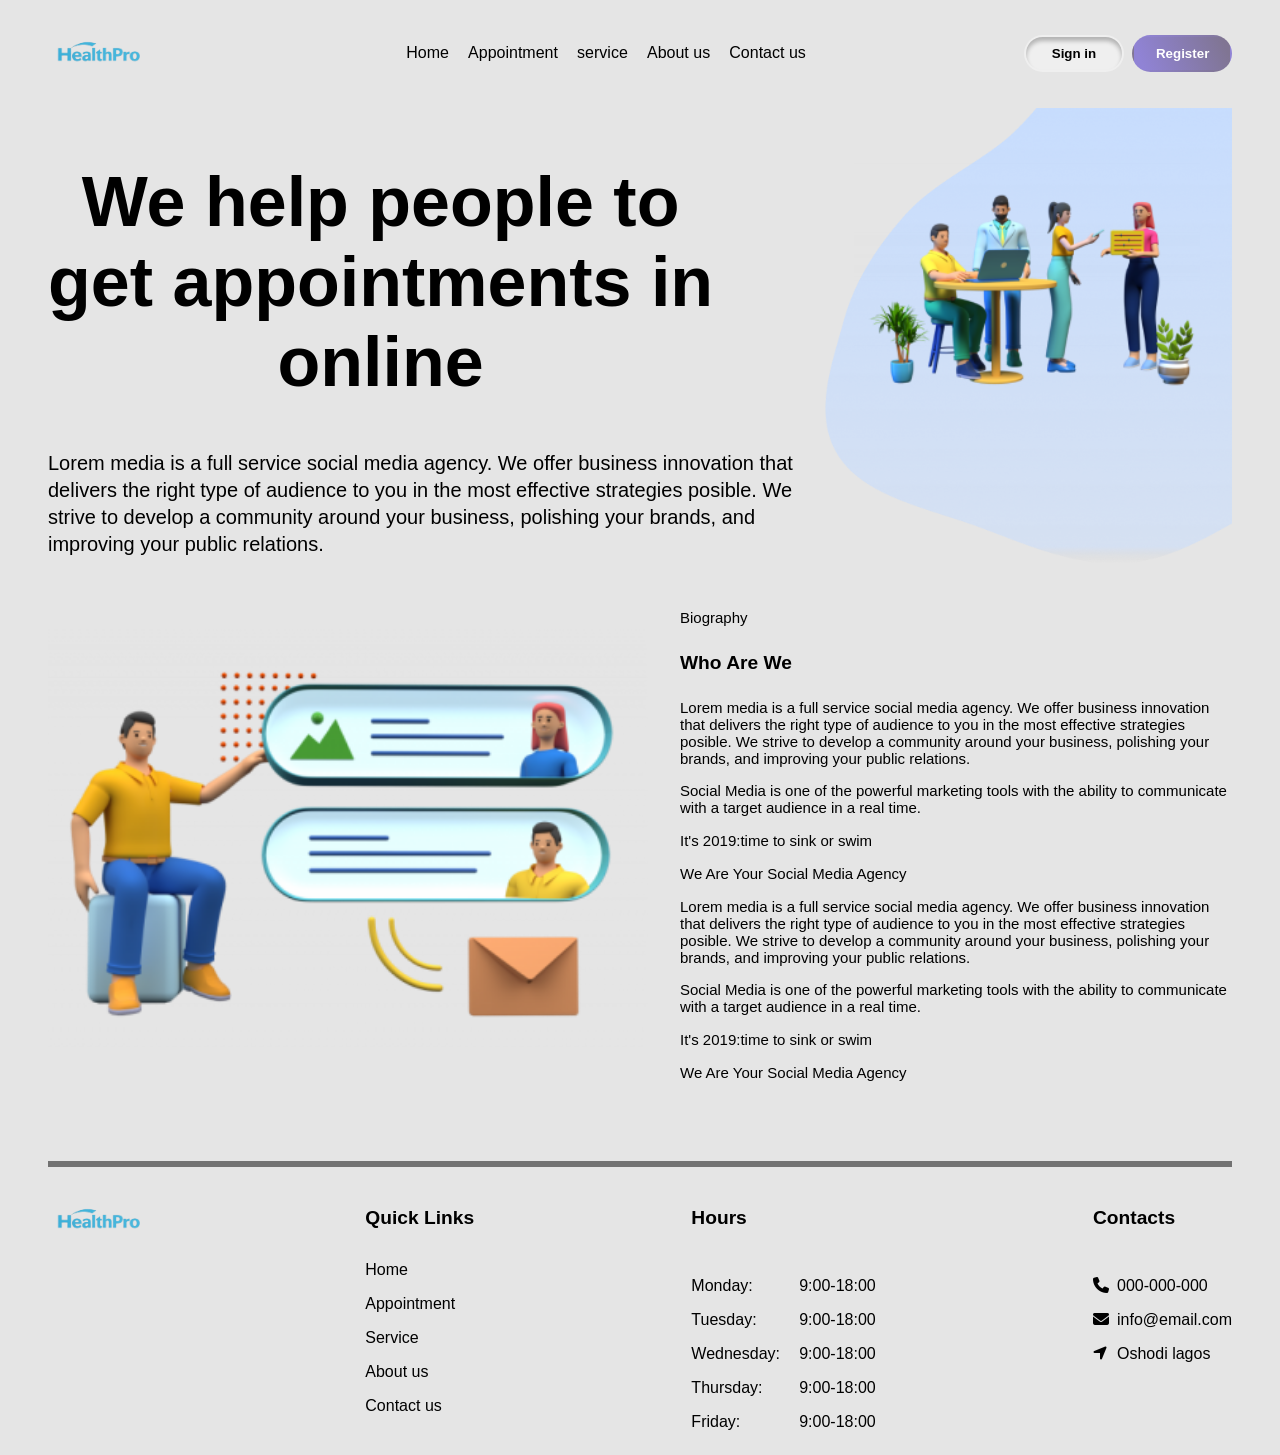
==== aboutus.html @ 0e422f34 "aboutpage" ====
<!DOCTYPE html>
<html lang="en">
  <head>
    <meta charset="UTF-8" />
    <meta name="viewport" content="width=device-width, initial-scale=1.0" />
    <title>healthPro | AboutusPage</title>
    <link
      rel="stylesheet"
      href="https://cdnjs.cloudflare.com/ajax/libs/font-awesome/6.6.0/css/all.min.css"
      integrity="sha512-Kc323vGBEqzTmouAECnVceyQqyqdsSiqLQISBL29aUW4U/M7pSPA/gEUZQqv1cwx4OnYxTxve5UMg5GT6L4JJg=="
      crossorigin="anonymous"
      referrerpolicy="no-referrer"
    />
    <link
      href="https://fonts.googleapis.com/css2?family=IBM+Plex+Mono:ital,wght@0,100;0,200;0,300;0,400;0,500;0,600;0,700;1,100;1,200;1,300;1,400;1,500;1,600;1,700&display=swap"
      rel="stylesheet"
    />
    <meta
      name="description"
      content="This is an online platform that connects patients with doctors. Patients can book appointments with doctors and get prescriptions online."
    />
    <link rel="stylesheet" href="css/style.css" />
    <link rel="stylesheet" href="css/about.css" />
  </head>
  <body>
    <!-- navigation -->
    <header>
      <nav class="container">
        <img
          class="logo"
          src="./images/healthPro-logo.png"
          alt="healthPro logo"
        />
        <ul class="lists">
          <li class="list">
            <a href="/">Home</a>
          </li>
          <li class="list">
            <a href="/appointment.html">Appointment</a>
          </li>
          <li class="list">
            <a href="/service.html">service</a>
          </li>
          <li class="list">
            <a href="/aboutus.html">About us</a>
          </li>
          <li class="list">
            <a href="/contactus.html">Contact us</a>
          </li>
        </ul>

        <section class="auth">
          <button class="log"><a href="./login.html">Sign in</a></button>
          <button class="reg"><a href="./login.html">Register</a></button>
        </section>
      </nav>
    </header>
    <!-- hero section -->
    <section class="hero-container container">
      <section class="hero-content">
        <!-- <section class="hero-container"></section> -->
        <section class="left-hero-content">
          <h2>We help people to get appointments in online</h2>
          <p>
            Lorem media is a full service social media agency. We offer business
            innovation that delivers the right type of audience to you in the
            most effective strategies posible. We strive to develop a community
            around your business, polishing your brands, and improving your
            public relations.
          </p>
        </section>
        <section class="right-hero-content">
          <section class="right-1">
            <img src="./images/blue.png" alt="" />
            <section class="right-2">
              <div class="right-2-img-1">
                <img src="./images/admin.png" alt="" />
              </div>
            </section>
          </section>
        </section>
      </section>
    </section>
    <!-- hero section -->
    <!-- biography -->
    <section class="appoint-container container" id="services">
      <section class="appoint-container">
        <section class="appoint-content">
          <section class="top-appoint">
            <img src="/images/chat.png" alt="" />
          </section>
          <section class="bottom-appoint">
            <p class="wow">Biography</p>
            <h4>Who Are We</h4>
            <div class="pra">
              <p>
                Lorem media is a full service social media agency. We offer
                business innovation that delivers the right type of audience to
                you in the most effective strategies posible. We strive to
                develop a community around your business, polishing your brands,
                and improving your public relations.
              </p>
              <p>
                Social Media is one of the powerful marketing tools with the
                ability to communicate with a target audience in a real time.
              </p>
            </div>
            <p class="wow">It's 2019:time to sink or swim</p>
            <p class="mid">We Are Your Social Media Agency</p>
            <div class="pra">
              <p>
                Lorem media is a full service social media agency. We offer
                business innovation that delivers the right type of audience to
                you in the most effective strategies posible. We strive to
                develop a community around your business, polishing your brands,
                and improving your public relations.
              </p>
              <p>
                Social Media is one of the powerful marketing tools with the
                ability to communicate with a target audience in a real time.
              </p>
            </div>
            <p class="wow">It's 2019:time to sink or swim</p>
            <p class="mid">We Are Your Social Media Agency</p>
          </section>
        </section>
      </section>
    </section>
    <!-- biography -->
    <!-- line -->
    <section class="line-container container" id="about us">
      <section class="line-container">
        <hr class="line" />
      </section>
    </section>
    <!-- line -->

    <!-- contact -->
    <section class="contact-container container" id="contact us">
      <section class="contact-container">
        <section class="contact-content">
          <section class="first-contact">
            <img
              class="logo"
              src="./images/healthPro-logo.png"
              alt="healthPro logo"
            />
          </section>
          <section class="second-contact">
            <h5>Quick Links</h5>
            <div class="link">
              <p>Home</p>
              <p>Appointment</p>
              <p>Service</p>
              <p>About us</p>
              <p>Contact us</p>
            </div>
          </section>
          <section class="Third-contact">
            <h5>Hours</h5>
            <section class="main">
              <div class="Day">
                <p>Monday:</p>
                <p>Tuesday:</p>
                <p>Wednesday:</p>
                <p>Thursday:</p>
                <p>Friday:</p>
              </div>
              <div class="time">
                <p>9:00-18:00</p>
                <p>9:00-18:00</p>
                <p>9:00-18:00</p>
                <p>9:00-18:00</p>
                <p>9:00-18:00</p>
              </div>
            </section>
          </section>
          <section class="fourth-contact">
            <h5>Contacts</h5>
            <section class="contact">
              <div class="web">
                <p><span class="fa-solid fa-phone"></span></p>
                <p><span class="fa-solid fa-envelope"></span></p>
                <p><span class="fa-solid fa-location-arrow"></span></p>
              </div>
              <div class="num">
                <p>000-000-000</p>
                <p>info@email.com</p>
                <p>Oshodi lagos</p>
              </div>
            </section>
          </section>
        </section>
      </section>
    </section>
    <!-- contact -->
  </body>
</html>
---- css/style.css ----
::after,
::before {
  margin: 0;
  padding: 0;
  box-sizing: border-box;
  box-sizing: border-box;
}
:root {
  --primary-color: #f26a2e;
  --secondary-color: #f7f7f7;
  --background-color: #e5e5e5;
  --text-color: #000000;
  --border-color: #f1f1f1;
  --transition: all 0.3s linear;
  --max-width: 1170px;
  --fixed-width: 620px;
  --border-radius: 0.25rem;
  --list-style-type: none;
  --text-decoration: none;
  /* --font-family: "Courier New", Courier, monospace; */
  --font-size: 1.2rem;
}
*,
html {
  scroll-behavior: smooth;
}
body {
  font-family: "poppins", sans-serif;
  background-color: var(--background-color);
  color: var(--text-color);
}
img {
  width: 100%;
  height: auto;
  object-fit: cover;
}

ul {
  list-style: none;
}
a {
  text-decoration: none;
  color: inherit;
}
h1,
h2,
h3,
h4,
h5,
h6 {
  font-family: var(--font-family);
  font-size: var(--font-size);
}
.container {
  max-width: 1440px;
  padding: 0 2.5rem;
  margin: 0 auto;
}
/* navigation style start */
nav {
  display: flex;
  justify-content: space-between;
  align-items: center;
}
.logo {
  width: 100px;
  height: 90px;
}
.lists {
  display: flex;
  gap: 1.2rem;
}
.list {
  cursor: pointer;
}
.auth {
  display: flex;
  gap: 0.5rem;
}
.log {
  box-shadow: 0px 4px 4px 0px #00000040 inset;
  color: #000000;
  text-decoration: none;
  border: 2px solid transparent;
  font-weight: bold;
  padding: 9px 22px;
  border-radius: 30px;
  width: 100px;
  cursor: pointer;
}
.reg {
  background: linear-gradient(68.08deg, #9083d5 9.64%, #807593 92.49%);
  color: #ffffff;
  text-decoration: none;
  border: 2px solid transparent;
  font-weight: bold;
  padding: 9px 22px;
  border-radius: 30px;
  width: 100px;
  cursor: pointer;
}
/* navigation style end */

/* hero style start */
.hero-content {
  display: flex;
  align-items: center;
  justify-content: space-around;
}
.left-hero-content h2 {
  font-size: 70px;
  margin-right: 7rem;
}
.left-hero-content p {
  font-size: 20px;
  line-height: 27px;
}
.bit {
  background: linear-gradient(68.08deg, #9083d5 9.64%, #807593 92.49%);
  font-size: 15px;
  font-weight: bold;
  border-radius: 9px;
  line-height: 32px;
  border: none;
  width: 55px;
  text-align: center;
  cursor: pointer;
  color: #ffffff;
}
/* .man {
  width: 290px;
  height: 290px;
}
.men {
  width: 270px;
  height: 350px;
} */
.right-hero-content {
  position: relative;
  width: 110%;
}
.right-1 img{
  max-width: 100%;
  height: 100%;
  position: relative;
}
.right-2 {
  display: flex;
  position: absolute;
  bottom: 10rem;
  right: 2rem;
  width: 85%;
}
.right-2-img-1 {
  flex: 1;
}
.right-2-img-2 {
  flex: 1;
}
/* hero style end */

/* biography style start */
.scope {
  width: 700px;
  margin-top: 4rem;
}
.bio {
  display: flex;
  margin-top: 2rem;
  margin-bottom: 1rem;
}
.para {
  margin-top: 7rem;
  margin-bottom: 3rem;
}
.wow {
  margin-bottom: 1rem;
  font-size: 23px;
}
.mid {
  margin-bottom: 1rem;
  font-size: 23px;
}
.pra {
  margin-bottom: 1rem;
  font-size: 23px;
}
.We{
  text-align: left;
}
.search {
  margin-top: 3rem;
  box-shadow: 0px 4px 4px 0px #00000040;
  background: linear-gradient(68.08deg, #9f8ff0 9.64%, #807593 92.49%);
  text-decoration: none;
  border: 2px solid transparent;
  font-weight: bold;
  padding: 10px;
  border-radius: 30px;
  width: 100px;
  color: #ffffff;
  cursor: pointer;
}
/* biography style end */

/* service style start */
.serve {
  text-align: center;
  font-size: 30px;
}
h2 {
  margin-top: 4rem;
  text-align: center;
  font-size: 40px;
  margin-bottom: 3rem;
}
.med {
  display: flex;
  justify-content: center;
  align-items: center;
  gap: 6rem;
}
.pat {
  box-shadow: -1px 23px 63px 0px #9083d559;
  margin-bottom: 2rem;
  border-radius: 2rem;
}
.mage {
  width: 250px;
  border-radius: 3rem;
}
h3 {
  text-align: center;
  cursor: pointer;
}
/* service style end */

/* doctor style start */
.doctor-container {
  margin-top: 10rem;
  margin-bottom: 7rem;
}
.doctor-content {
  margin-left: 4rem;
  margin-top: 2rem;
  display: grid;
  grid-template-columns: repeat(4, 1fr);
  /* justify-content: space-evenly; */
  /* justify-content: center; */
  align-items: center;
  align-content: center;
}
.doctor-img {
  width: 54%;
  border-radius: 22rem;
}
.doc-title {
  font-size: 14px;
  line-height: 9px;
}
.doc-text {
  font-size: 14px;
  line-height: 9px;
  margin-top: 1rem;
}
.doc {
  display: flex;
  text-align: center;
  gap: 1rem;
  margin-top: 1rem;
  margin-bottom: 1rem;
}
.doc-content {
  margin-top: 2rem;
}
/* doctor style end */

/* message style start */
 .message-content{
  /* margin-bottom: 2rem; */
  align-items: center;
  align-content: center;
  text-align: center;
  margin: 5rem;
}
.form-container h2{
  text-align: center;
}
.input-group{
  display: flex;
  justify-content: center;
  gap: 1rem;
  margin-bottom: 15px;
  margin-left: 1rem;
  margin-top: 1rem;
  align-items: center;
  width: 100%;
}
.fir{
  border: 4px solid #9E9E9E;
 height: 2rem;
 width: 300px;
 border-radius: 0.3rem;
}
.las{
  border: 4px solid #9E9E9E;
 height: 2rem;
 width: 300px;
 border-radius: 0.3rem;
}
.input-groups{
  display: flex;
  justify-content: center;
  gap: 1rem;
  margin-bottom: 15px;
  margin-left: 1rem;
  margin-top: 1rem;
  align-items: center;
  width: 100%;
}
.mob{
  border: 4px solid #9E9E9E;
 height: 2rem;
 width: 300px;
 border-radius: 0.3rem;
}
.mobs{
  border: 4px solid #9E9E9E;
 height: 2rem;
 width: 300px;
 border-radius: 0.3rem;
}
.mes{
  border: 4px solid #9E9E9E;
 height: 15rem;
 width: 54%;
 border-radius: 0.3rem;
 margin-left: 2rem;
}
.submit{
  background: linear-gradient(68.08deg, #9083D5 9.64%, #807593 92.49%);
  color: #ffffff;
  text-decoration: none;
  border: 2px solid transparent;
  font-weight: bold;
  padding: 9px 25px;
  border-radius: 10px;
  justify-content: center;
  width: 150px;
  cursor: pointer;
}
/* message style end */

/* line style start */
.line {
  margin-top: 4rem;
  border: 3px solid #00000080;
}
/* line style end */

/* contact style start */
.contact-container {
  margin-bottom: rem;
}
.contact-content {
  display: flex;
  justify-content: space-between;
}
.link{
  flex-direction: column;
}
.main {
  display: flex;
  gap: 1.2rem;
}
.Day {
  flex-direction: column;
}
.time {
  flex-direction: column;
}

.fourth-contact h8 {
  margin-bottom: 1rem;
}
.contact {
  display: flex;
  gap: 0.5rem;
}
.web {
  flex-direction: column;
  gap: 0.5rem;
}
.num {
  flex-direction: column;
  /* gap: 0.5rem; */
}
/* contact style end */
---- css/about.css ----
/* biography style start */
.appoint-content {
  display: flex;
  /* justify-content: space-between; */
  margin-top: 1rem;
  gap: 2rem;
}
.top-appoint img {
  width: 600px;
  align-items: center;
  align-self: center;
  align-content: center;
  margin-top: 2rem;
}
.bottom-appoint h5 {
  margin-bottom: 1rem;
  font-size: 15px;
}
.wow {
  margin-bottom: 1rem;
  font-size: 15px;
}
.mid {
  margin-bottom: 1rem;
  font-size: 15px;
}
.pra {
  margin-bottom: 1rem;
  font-size: 15px;
}
/* biography style end */
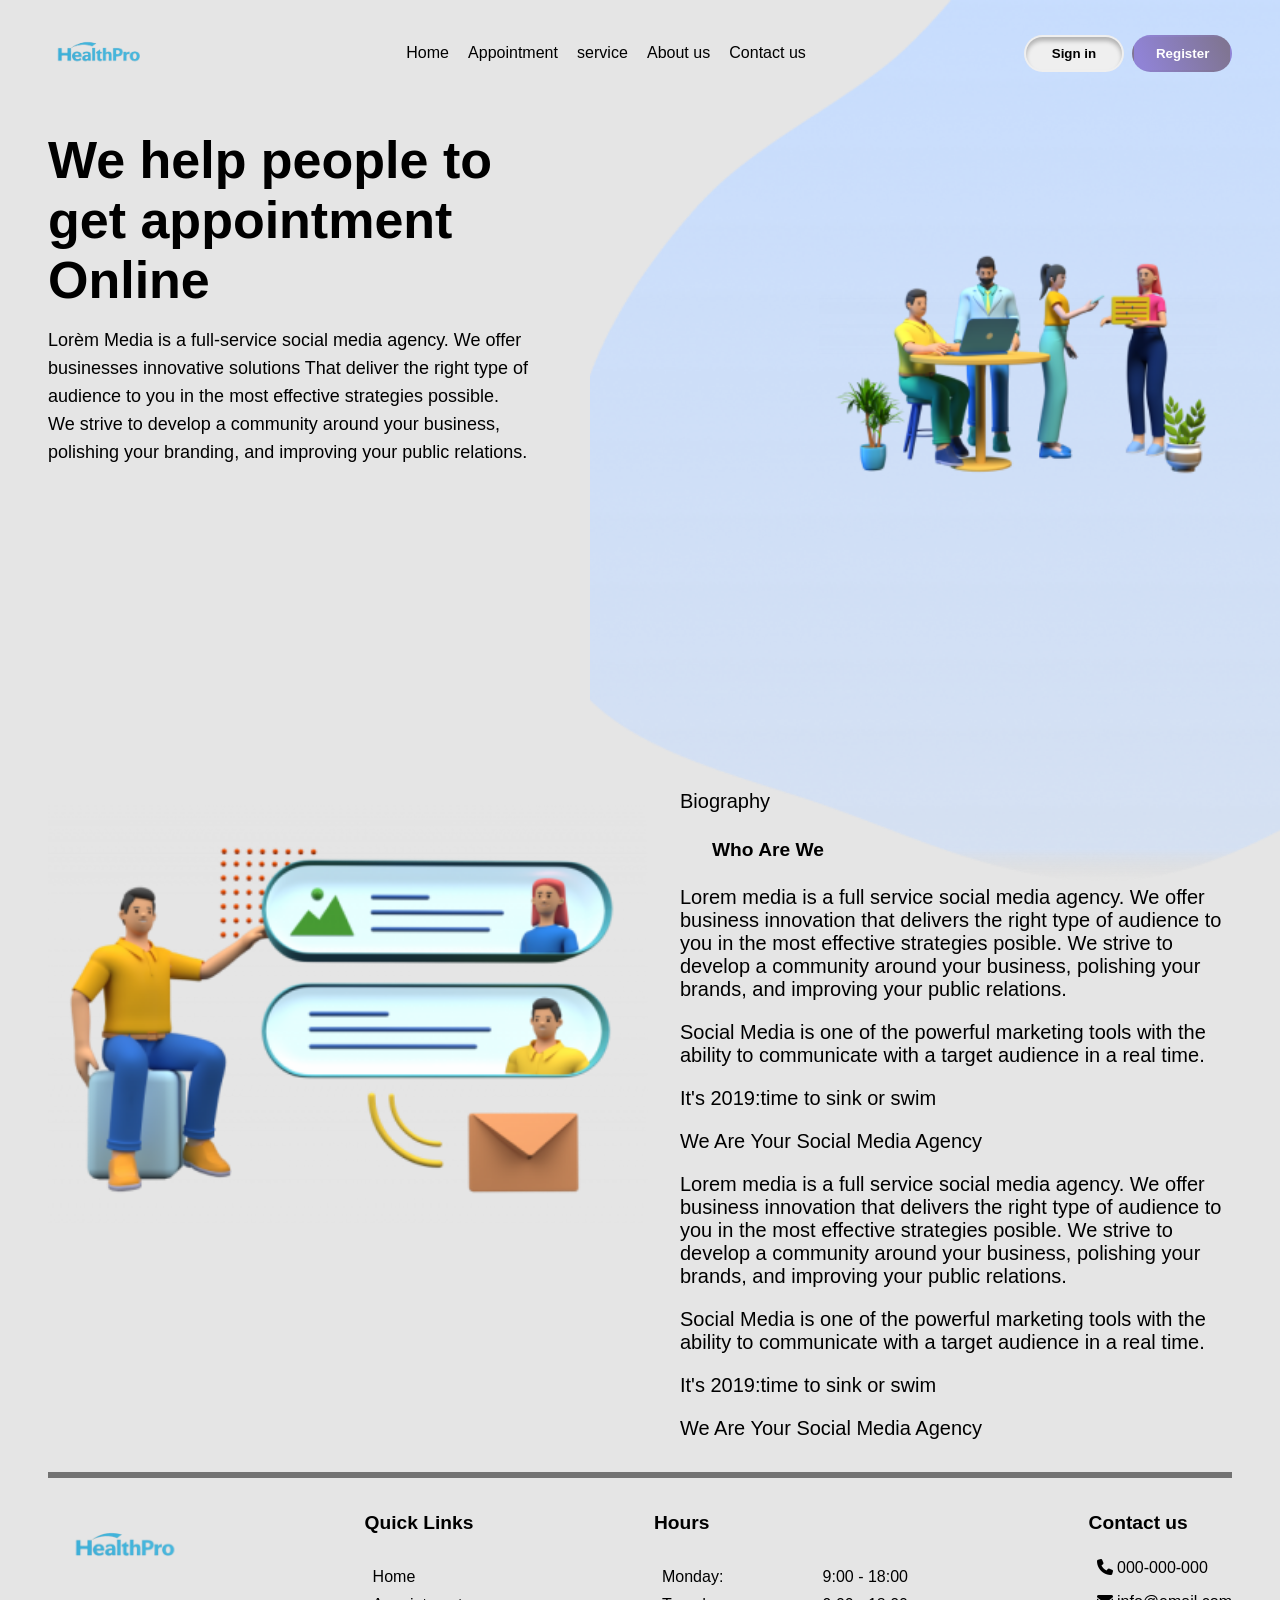
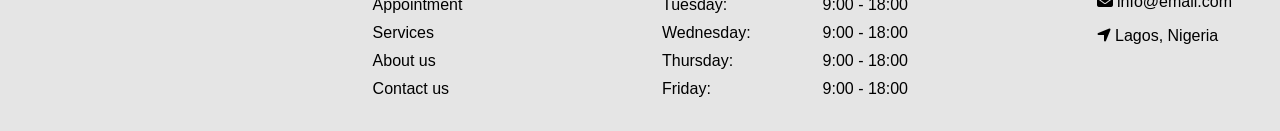
==== commit 43d5fd05: "completed the healthpro overlay" ====
--- a/aboutus.html
+++ b/aboutus.html
@@ -51,37 +51,40 @@
 
         <section class="auth">
           <button class="log"><a href="./login.html">Sign in</a></button>
-          <button class="reg"><a href="./login.html">Register</a></button>
+          <button class="reg"><a href="./register.html">Register</a></button>
         </section>
       </nav>
     </header>
-    <!-- hero section -->
-    <section class="hero-container container">
-      <section class="hero-content">
-        <!-- <section class="hero-container"></section> -->
-        <section class="left-hero-content">
-          <h2>We help people to get appointments in online</h2>
-          <p>
-            Lorem media is a full service social media agency. We offer business
-            innovation that delivers the right type of audience to you in the
-            most effective strategies posible. We strive to develop a community
-            around your business, polishing your brands, and improving your
-            public relations.
-          </p>
-        </section>
-        <section class="right-hero-content">
-          <section class="right-1">
-            <img src="./images/blue.png" alt="" />
-            <section class="right-2">
-              <div class="right-2-img-1">
-                <img src="./images/admin.png" alt="" />
-              </div>
-            </section>
-          </section>
-        </section>
+    <section class="homepage-hero-container container">
+      <section class="left-homepage-hero-container">
+        <h2 class="homepage-title">
+          <h2 class="homepage-title">
+            We help people to
+            <h2 class="home-head">get appointment</h2>
+            <h2 class="home-yaw">Online</h2>
+          </h2>
+        </h2>
+        <p class="homepage-hero-text">
+          Lorèm Media is a full-service social media agency. We offer
+          <br />
+          businesses innovative solutions That deliver the right type of
+          <br />
+          audience to you in the most effective strategies possible.
+          <br />
+          We strive to develop a community around your business,
+          <br />
+          polishing your branding, and improving your public relations.
+        </p>
+      </section>
+      <section class="right-homepage-hero-container">
+        <img src="./images/blue.png" alt="blue bq" class="homepage-overlay" />
+        <div class="homepage-img">
+          <img src="./images/admin.png" alt="hero-img" class="homepage-img1" />
+        </div>
       </section>
     </section>
     <!-- hero section -->
+
     <!-- biography -->
     <section class="appoint-container container" id="services">
       <section class="appoint-container">
@@ -127,69 +130,74 @@
       </section>
     </section>
     <!-- biography -->
-    <!-- line -->
-    <section class="line-container container" id="about us">
-      <section class="line-container">
-        <hr class="line" />
-      </section>
-    </section>
-    <!-- line -->
+    <!-- contact section -->
+    <section class="contact-section container" id="contact us">
+      <hr class="line" />
+      <section class="contact-content">
+        <section class="first-contact-container">
+          <a href="/index.html">
+            <img
+              src="./images/healthPro-logo.png"
+              alt="logo"
+              class="contact-logo"
+            />
+          </a>
+        </section>
+        <section class="second-contact-container">
+          <h4>Quick Links</h4>
+          <ul class="links">
+            <li class="link">
+              <a href="/index.html">Home</a>
+            </li>
+            <li class="link">
+              <a href="/appointment.html">Appointment</a>
+            </li>
+            <li class="link">
+              <a href="#services">Services</a>
+            </li>
+            <li class="link">
+              <a href="/aboutus.html">About us</a>
+            </li>
+            <li class="link">
+              <a href="#contact us">Contact us</a>
+            </li>
+          </ul>
+        </section>
+        <section class="third-contact-container">
+          <h4>Hours</h4>
+          <div class="contact-3-content">
+            <ul class="listes">
+              <li class="liste">Monday:</li>
+              <li class="liste">Tuesday:</li>
+              <li class="liste">Wednesday:</li>
+              <li class="liste">Thursday:</li>
+              <li class="liste">Friday:</li>
+            </ul>
+            <ul class="listes">
+              <li class="liste">9:00 - 18:00</li>
+              <li class="liste">9:00 - 18:00</li>
+              <li class="liste">9:00 - 18:00</li>
+              <li class="liste">9:00 - 18:00</li>
+              <li class="liste">9:00 - 18:00</li>
+            </ul>
+          </div>
+        </section>
+        <section class="fourth-contact-container">
+          <h4>Contact us</h4>
+          <ul class="listees">
+            <li class="listee">
+              <p><span class="fa-solid fa-phone"></span> 000-000-000</p>
+            </li>
+            <li class="listee">
+              <p><span class="fa-solid fa-envelope"></span> info@email.com</p>
+            </li>
 
-    <!-- contact -->
-    <section class="contact-container container" id="contact us">
-      <section class="contact-container">
-        <section class="contact-content">
-          <section class="first-contact">
-            <img
-              class="logo"
-              src="./images/healthPro-logo.png"
-              alt="healthPro logo"
-            />
-          </section>
-          <section class="second-contact">
-            <h5>Quick Links</h5>
-            <div class="link">
-              <p>Home</p>
-              <p>Appointment</p>
-              <p>Service</p>
-              <p>About us</p>
-              <p>Contact us</p>
-            </div>
-          </section>
-          <section class="Third-contact">
-            <h5>Hours</h5>
-            <section class="main">
-              <div class="Day">
-                <p>Monday:</p>
-                <p>Tuesday:</p>
-                <p>Wednesday:</p>
-                <p>Thursday:</p>
-                <p>Friday:</p>
-              </div>
-              <div class="time">
-                <p>9:00-18:00</p>
-                <p>9:00-18:00</p>
-                <p>9:00-18:00</p>
-                <p>9:00-18:00</p>
-                <p>9:00-18:00</p>
-              </div>
-            </section>
-          </section>
-          <section class="fourth-contact">
-            <h5>Contacts</h5>
-            <section class="contact">
-              <div class="web">
-                <p><span class="fa-solid fa-phone"></span></p>
-                <p><span class="fa-solid fa-envelope"></span></p>
-                <p><span class="fa-solid fa-location-arrow"></span></p>
-              </div>
-              <div class="num">
-                <p>000-000-000</p>
-                <p>info@email.com</p>
-                <p>Oshodi lagos</p>
-              </div>
-            </section>
-          </section>
+            <li class="listee">
+              <p>
+                <span class="fa-solid fa-location-arrow"></span> Lagos, Nigeria
+              </p>
+            </li>
+          </ul>
         </section>
       </section>
     </section>
--- a/css/style.css
+++ b/css/style.css
@@ -65,6 +65,7 @@
 .logo {
   width: 100px;
   height: 90px;
+  cursor: pointer;
 }
 .lists {
   display: flex;
@@ -100,93 +101,138 @@
   cursor: pointer;
 }
 /* navigation style end */
-
-/* hero style start */
-.hero-content {
-  display: flex;
-  align-items: center;
-  justify-content: space-around;
-}
-.left-hero-content h2 {
-  font-size: 70px;
-  margin-right: 7rem;
-}
-.left-hero-content p {
-  font-size: 20px;
-  line-height: 27px;
-}
-.bit {
+/* Hero Styles */
+.homepage-hero-container {
+  margin-top: 2rem;
+  display: flex;
+  justify-content: space-between;
+  gap: 2rem;
+}
+.left-homepage-hero-container {
+  flex: 1;
+  display: flex;
+  flex-direction: column;
+}
+
+.homepage-title,
+.home-head,
+.home-yaw {
+  display: flex;
+  font-weight: 700;
+  font-size: 52px;
+  line-height: 60px;
+  margin-right: 4rem;
+  margin: 0;
+}
+.homepage-hero-text {
+  margin: 0;
+  font-weight: 400;
+  font-size: 18px;
+  line-height: 28px;
+  color: #000000;
+  margin-top: 1rem;
+}
+.homepage-hero-btn,
+.homepage-about-btn,
+.form-btn {
   background: linear-gradient(68.08deg, #9083d5 9.64%, #807593 92.49%);
+  box-shadow: 0px 4px 4px 0px #00000040 inset;
+  border: 2px solid transparent;
+  width: 100px;
+  cursor: pointer;
+  border-radius: 10px;
+  font-weight: 500;
+  font-size: 14px;
+  line-height: 18px;
+  color: #ffffff;
+  padding: 8px 10px;
+  margin-top: 1rem;
+}
+.right-homepage-hero-container {
+  flex: 2;
+  position: absolute;
+  display: flex;
+  top: 0;
+  right: 0;
+  width: 55vw;
+  overflow: hidden;
+  height: 100vh;
+  z-index: -1;
+  align-items: center;
+  justify-content: center;
+}
+.homepage-overlay {
+  position: absolute;
+  top: 0;
+  right: 0;
+  height: 98%;
+  width: 98%;
+  object-fit: cover;
+}
+.homepage-img {
+  display: flex;
+  gap: 5rem;
+  width: 100%;
+  justify-content: center;
+  position: absolute;
+  top: 0;
+  right: 0;
+  height: 100%;
+}
+.homepage-img1,
+.homepage-img2 {
+  position: relative;
+  max-height: 90vh;
+  width: 500px;
+  height: 490px;
+  object-fit: contain;
+}
+.homepage-img1 {
+  margin-top: 7rem;
+  margin-right: -25%;
+  width: 57%;
+}
+.homepage-img2 {
+  margin-top: 3rem;
+  margin-left: -12%;
+  width: 55%;
+  width: 400px;
+  height: 690px;
+}
+/* Hero Styles*/
+
+/* biography style start */
+.biography {
+  margin-top: 19rem;
+}
+.biography-content {
+  display: flex;
+  /* justify-content: space-between; */
+  margin-top: 1rem;
+  gap: 2rem;
+}
+.top-biography img {
+  width: 600px;
+  align-items: center;
+  align-self: center;
+  align-content: center;
+  margin-top: 2rem;
+}
+.bottom-biography h5 {
+  margin-bottom: 1rem;
   font-size: 15px;
-  font-weight: bold;
-  border-radius: 9px;
-  line-height: 32px;
-  border: none;
-  width: 55px;
-  text-align: center;
-  cursor: pointer;
-  color: #ffffff;
-}
-/* .man {
-  width: 290px;
-  height: 290px;
-}
-.men {
-  width: 270px;
-  height: 350px;
-} */
-.right-hero-content {
-  position: relative;
-  width: 110%;
-}
-.right-1 img{
-  max-width: 100%;
-  height: 100%;
-  position: relative;
-}
-.right-2 {
-  display: flex;
-  position: absolute;
-  bottom: 10rem;
-  right: 2rem;
-  width: 85%;
-}
-.right-2-img-1 {
-  flex: 1;
-}
-.right-2-img-2 {
-  flex: 1;
-}
-/* hero style end */
-
-/* biography style start */
-.scope {
-  width: 700px;
-  margin-top: 4rem;
-}
-.bio {
-  display: flex;
-  margin-top: 2rem;
-  margin-bottom: 1rem;
-}
-.para {
-  margin-top: 7rem;
-  margin-bottom: 3rem;
 }
 .wow {
   margin-bottom: 1rem;
-  font-size: 23px;
+  font-size: 20px;
 }
 .mid {
   margin-bottom: 1rem;
-  font-size: 23px;
+  font-size: 20px;
 }
 .pra {
   margin-bottom: 1rem;
-  font-size: 23px;
-}
-.We{
-  text-align: left;
+  font-size: 20px;
 }
 .search {
   margin-top: 3rem;
@@ -204,7 +250,82 @@
 /* biography style end */
 
 /* service style start */
-.serve {
+/* Service Styles*/
+.service-content {
+  display: flex;
+  align-items: center;
+  gap: 3rem;
+  margin-top: -10rem;
+}
+h2 {
+  margin-top: 4rem;
+  text-align: center;
+  font-size: 40px;
+  margin-bottom: 3rem;
+}
+.doctors-title,
+.message-title {
+  text-align: center;
+  font-weight: 700;
+  line-height: 20px;
+  margin-top: 4rem;
+  margin-bottom: 2rem;
+  text-align: center;
+  font-size: 40px;
+}
+.card-bq-content {
+  flex: 1;
+  position: relative;
+  margin-top: -12rem;
+}
+.card-bq {
+  height: 100%;
+  width: 100%;
+}
+.card-1 {
+  flex: 1;
+  position: relative;
+  right: 19rem;
+  width: 50%;
+  margin-left: 2rem;
+  box-shadow: -1px 23px 63px 0px #9083d559;
+  margin-bottom: 2rem;
+  border-radius: 2rem;
+}
+.card-2 {
+  flex: 1;
+  margin-left: -19rem;
+  width: 50%;
+  box-shadow: -1px 23px 63px 0px #9083d559;
+  margin-bottom: 2rem;
+  border-radius: 2rem;
+}
+.card-3 {
+  flex: 1;
+  width: 50%;
+  margin-right: 6rem;
+  box-shadow: -1px 23px 63px 0px #9083d559;
+  margin-bottom: 2rem;
+  border-radius: 2rem;
+}
+.card-contain {
+  box-shadow: -1px 21px 60px 0px #9083d559;
+  border-radius: 40px;
+  background-color: #fff;
+  padding-bottom: 0.15rem;
+}
+.card-title {
+  font-size: 1.5rem;
+  font-weight: bold;
+  text-align: center;
+  cursor: pointer;
+}
+.card-image {
+  width: 350px;
+  border-radius: 5rem;
+}
+/* Service Styles*/
+/* .serve {
   text-align: center;
   font-size: 30px;
 }
@@ -229,10 +350,10 @@
   width: 250px;
   border-radius: 3rem;
 }
-h3 {
-  text-align: center;
-  cursor: pointer;
-}
+.lol {
+  text-align: center;
+  cursor: pointer;
+} */
 /* service style end */
 
 /* doctor style start */
@@ -252,7 +373,7 @@
 }
 .doctor-img {
   width: 54%;
-  border-radius: 22rem;
+  border-radius: 37rem;
 }
 .doc-title {
   font-size: 14px;
@@ -276,116 +397,112 @@
 /* doctor style end */
 
 /* message style start */
- .message-content{
-  /* margin-bottom: 2rem; */
+/* Message Styles*/
+.message-container {
   align-items: center;
   align-content: center;
   text-align: center;
-  margin: 5rem;
-}
-.form-container h2{
-  text-align: center;
-}
-.input-group{
+}
+.message-content {
+  display: flex;
+}
+.left-message-container {
+  flex: 3;
+  position: relative;
+  left: 10rem;
+}
+.left-bq {
+  width: 100%;
+  height: 100%;
+}
+.right-message-container {
+  flex: 1;
+}
+.input-group {
   display: flex;
   justify-content: center;
+  gap: 2rem;
+  margin-top: 1.5rem;
+  height: 3rem;
+}
+.message-box {
+  margin-top: 1rem;
+  border-radius: 5px;
+  border: none;
+  height: 10rem;
+  border: 5px solid #9e9e9e;
+  text-align: start;
+  justify-content: start;
+  padding: 10px 10px;
+}
+.input-group input {
+  padding: 10px 70px;
+  border: none;
+  border-radius: 5px;
+  border: 5px solid #9e9e9e;
+}
+
+/* contact style start */
+.line {
+  margin-top: 1rem;
+  border: 3px solid #00000080;
+}
+.contact-content {
+  display: flex;
+  justify-content: space-between;
+  /* gap: 1rem; */
+}
+
+.contact-logo {
+  width: 120px;
+  margin-left: 1rem;
+}
+
+.contact-title {
+  font-weight: 700;
+  font-size: 24px;
+  line-height: 19px;
+}
+.links,
+.listes {
+  display: flex;
+  flex-direction: column;
+  margin-top: 0.5rem;
+}
+.link {
+  cursor: pointer;
+}
+.link,
+.liste {
+  font-weight: 400;
+  font-size: 16px;
+  line-height: 20px;
+  margin-top: 0.5rem;
+}
+.liste{
+  margin-top: 0;
+  margin-bottom: 0.5rem;
+}
+.icon {
+  width: 20px;
+  margin-right: 0.5rem;
+}
+.contact-icon {
+  display: flex;
   gap: 1rem;
-  margin-bottom: 15px;
-  margin-left: 1rem;
-  margin-top: 1rem;
-  align-items: center;
-  width: 100%;
-}
-.fir{
-  border: 4px solid #9E9E9E;
- height: 2rem;
- width: 300px;
- border-radius: 0.3rem;
-}
-.las{
-  border: 4px solid #9E9E9E;
- height: 2rem;
- width: 300px;
- border-radius: 0.3rem;
-}
-.input-groups{
-  display: flex;
-  justify-content: center;
-  gap: 1rem;
-  margin-bottom: 15px;
-  margin-left: 1rem;
-  margin-top: 1rem;
-  align-items: center;
-  width: 100%;
-}
-.mob{
-  border: 4px solid #9E9E9E;
- height: 2rem;
- width: 300px;
- border-radius: 0.3rem;
-}
-.mobs{
-  border: 4px solid #9E9E9E;
- height: 2rem;
- width: 300px;
- border-radius: 0.3rem;
-}
-.mes{
-  border: 4px solid #9E9E9E;
- height: 15rem;
- width: 54%;
- border-radius: 0.3rem;
- margin-left: 2rem;
-}
-.submit{
-  background: linear-gradient(68.08deg, #9083D5 9.64%, #807593 92.49%);
-  color: #ffffff;
-  text-decoration: none;
-  border: 2px solid transparent;
-  font-weight: bold;
-  padding: 9px 25px;
-  border-radius: 10px;
-  justify-content: center;
-  width: 150px;
-  cursor: pointer;
-}
-/* message style end */
-
-/* line style start */
-.line {
-  margin-top: 4rem;
-  border: 3px solid #00000080;
-}
-/* line style end */
-
-/* contact style start */
-.contact-container {
-  margin-bottom: rem;
-}
-.contact-content {
-  display: flex;
-  justify-content: space-between;
-}
-.link{
-  flex-direction: column;
-}
-.main {
-  display: flex;
-  gap: 1.2rem;
-}
-.Day {
-  flex-direction: column;
-}
-.time {
-  flex-direction: column;
-}
-
-.fourth-contact h8 {
-  margin-bottom: 1rem;
-}
+}
+.contact-3-content {
+  display: flex;
+  gap: 2rem;
+}
+h4 {
+  margin-left: 2rem;
+}
+
 .contact {
   display: flex;
   gap: 0.5rem;
+  margin-top: 0;
 }
 .web {
   flex-direction: column;
@@ -393,6 +510,17 @@
 }
 .num {
   flex-direction: column;
-  /* gap: 0.5rem; */
-}
-/* contact style end */
+  margin-left: 2rem;
+}
+.icon {
+  display: flex;
+  flex-direction: column;
+}
+.listee {
+  font-weight: 400;
+  font-size: 16px;
+  /* line-height: 20px; */
+  cursor: pointer;
+  margin-top: 0.4rem;
+}
+/* Contact Styles end */
--- a/css/about.css
+++ b/css/about.css
@@ -1,4 +1,7 @@
 /* biography style start */
+.appoint-container{
+  margin-top: 19rem;
+}
 .appoint-content {
   display: flex;
   /* justify-content: space-between; */
@@ -18,14 +21,14 @@
 }
 .wow {
   margin-bottom: 1rem;
-  font-size: 15px;
+  font-size: 20px;
 }
 .mid {
   margin-bottom: 1rem;
-  font-size: 15px;
+  font-size: 20px;
 }
 .pra {
   margin-bottom: 1rem;
-  font-size: 15px;
+  font-size: 20px;
 }
 /* biography style end */
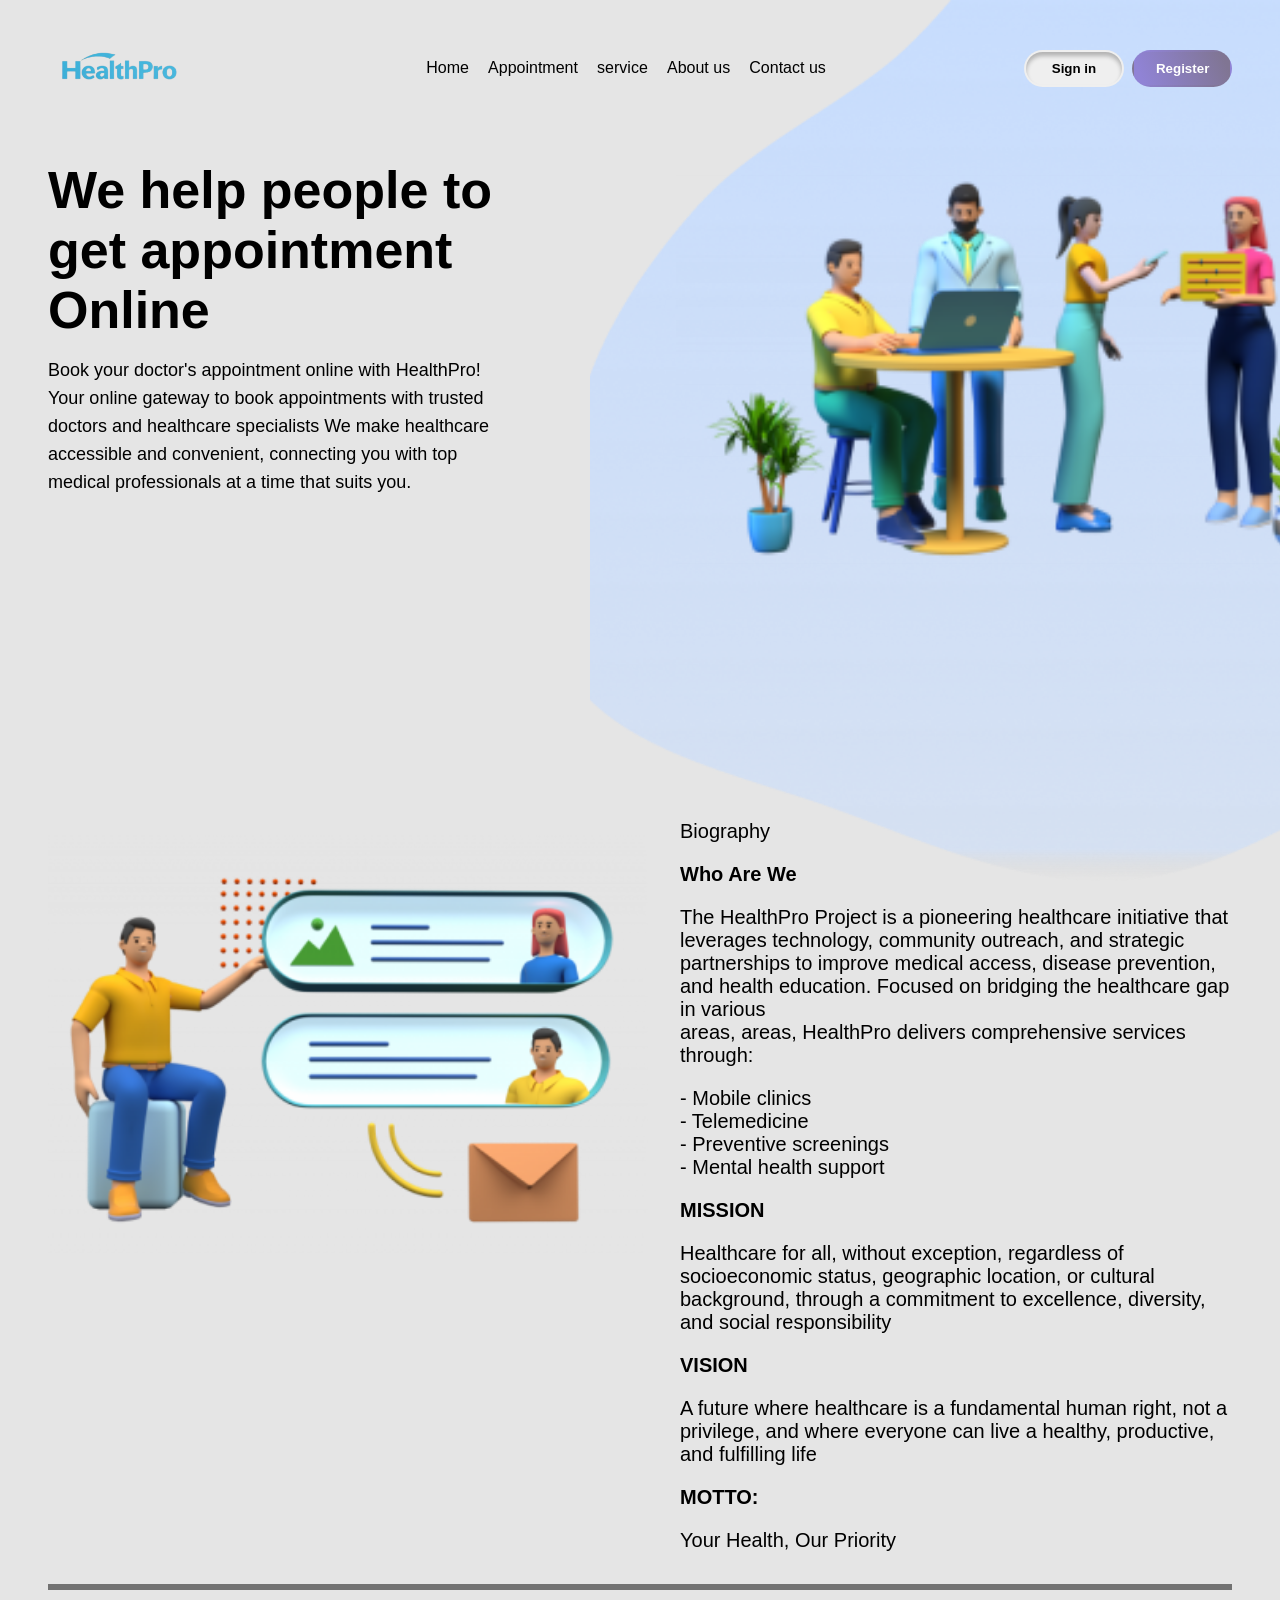
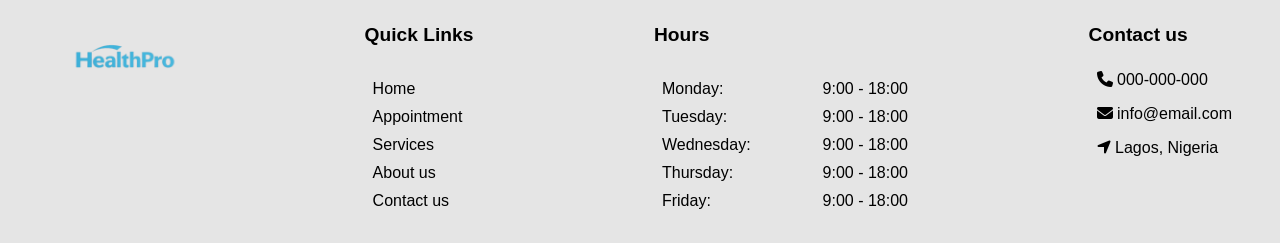
==== commit 37826c2d: "bug-fix-healthpro" ====
--- a/aboutus.html
+++ b/aboutus.html
@@ -39,13 +39,13 @@
             <a href="/appointment.html">Appointment</a>
           </li>
           <li class="list">
-            <a href="/service.html">service</a>
+            <a href="#service">service</a>
           </li>
           <li class="list">
             <a href="/aboutus.html">About us</a>
           </li>
           <li class="list">
-            <a href="/contactus.html">Contact us</a>
+            <a href="#contact us">Contact us</a>
           </li>
         </ul>
 
@@ -65,15 +65,15 @@
           </h2>
         </h2>
         <p class="homepage-hero-text">
-          Lorèm Media is a full-service social media agency. We offer
-          <br />
-          businesses innovative solutions That deliver the right type of
-          <br />
-          audience to you in the most effective strategies possible.
-          <br />
-          We strive to develop a community around your business,
-          <br />
-          polishing your branding, and improving your public relations.
+          Book your doctor's appointment online with HealthPro!
+          <br />
+          Your online gateway to book appointments with trusted
+          <br />
+          doctors and healthcare specialists We make healthcare
+          <br />
+          accessible and convenient, connecting you with top
+          <br />
+          medical professionals at a time that suits you.
         </p>
       </section>
       <section class="right-homepage-hero-container">
@@ -86,7 +86,7 @@
     <!-- hero section -->
 
     <!-- biography -->
-    <section class="appoint-container container" id="services">
+    <section class="appoint-container container" id="service">
       <section class="appoint-container">
         <section class="appoint-content">
           <section class="top-appoint">
@@ -94,37 +94,42 @@
           </section>
           <section class="bottom-appoint">
             <p class="wow">Biography</p>
-            <h4>Who Are We</h4>
+            <p class="hit">Who Are We</p>
             <div class="pra">
               <p>
-                Lorem media is a full service social media agency. We offer
-                business innovation that delivers the right type of audience to
-                you in the most effective strategies posible. We strive to
-                develop a community around your business, polishing your brands,
-                and improving your public relations.
-              </p>
-              <p>
-                Social Media is one of the powerful marketing tools with the
-                ability to communicate with a target audience in a real time.
+                The HealthPro Project is a pioneering healthcare initiative that
+                leverages technology, community outreach, and strategic
+                partnerships to improve medical access, disease prevention, and
+                health education. Focused on bridging the healthcare gap
+                in various <br />
+                areas, areas, HealthPro delivers comprehensive services through:
+              </p>
+              <p>
+                - Mobile clinics
+                <br />
+                - Telemedicine
+                <br />
+                - Preventive screenings
+                <br />
+                - Mental health support
               </p>
             </div>
-            <p class="wow">It's 2019:time to sink or swim</p>
-            <p class="mid">We Are Your Social Media Agency</p>
+            <p class="hit">MISSION</p>
+            <p class="mid">
+              Healthcare for all, without exception, regardless of socioeconomic
+              status, geographic location, or cultural background, through a
+              commitment to excellence, diversity, and social responsibility
+            </p>
             <div class="pra">
-              <p>
-                Lorem media is a full service social media agency. We offer
-                business innovation that delivers the right type of audience to
-                you in the most effective strategies posible. We strive to
-                develop a community around your business, polishing your brands,
-                and improving your public relations.
-              </p>
-              <p>
-                Social Media is one of the powerful marketing tools with the
-                ability to communicate with a target audience in a real time.
+              <p class="hit">VISION</p>
+              <p>
+                A future where healthcare is a fundamental human right, not a
+                privilege, and where everyone can live a healthy, productive,
+                and fulfilling life
               </p>
             </div>
-            <p class="wow">It's 2019:time to sink or swim</p>
-            <p class="mid">We Are Your Social Media Agency</p>
+            <p class="hit">MOTTO:</p>
+            <p class="mid">Your Health, Our Priority</p>
           </section>
         </section>
       </section>
--- a/css/style.css
+++ b/css/style.css
@@ -63,8 +63,8 @@
   align-items: center;
 }
 .logo {
-  width: 100px;
-  height: 90px;
+  width: 140px;
+  height: 120px;
   cursor: pointer;
 }
 .lists {
@@ -222,10 +222,10 @@
   margin-bottom: 1rem;
   font-size: 15px;
 }
-.wow {
+/* .wow {
   margin-bottom: 1rem;
   font-size: 20px;
-}
+} */
 .mid {
   margin-bottom: 1rem;
   font-size: 20px;
@@ -247,10 +247,13 @@
   color: #ffffff;
   cursor: pointer;
 }
+.hit {
+  font-weight: bold;
+  font-size: 20px;
+}
 /* biography style end */
 
 /* service style start */
-/* Service Styles*/
 .service-content {
   display: flex;
   align-items: center;
@@ -324,38 +327,7 @@
   width: 350px;
   border-radius: 5rem;
 }
-/* Service Styles*/
-/* .serve {
-  text-align: center;
-  font-size: 30px;
-}
-h2 {
-  margin-top: 4rem;
-  text-align: center;
-  font-size: 40px;
-  margin-bottom: 3rem;
-}
-.med {
-  display: flex;
-  justify-content: center;
-  align-items: center;
-  gap: 6rem;
-}
-.pat {
-  box-shadow: -1px 23px 63px 0px #9083d559;
-  margin-bottom: 2rem;
-  border-radius: 2rem;
-}
-.mage {
-  width: 250px;
-  border-radius: 3rem;
-}
-.lol {
-  text-align: center;
-  cursor: pointer;
-} */
-/* service style end */
-
+/* service end */
 /* doctor style start */
 .doctor-container {
   margin-top: 10rem;
@@ -366,33 +338,37 @@
   margin-top: 2rem;
   display: grid;
   grid-template-columns: repeat(4, 1fr);
-  /* justify-content: space-evenly; */
-  /* justify-content: center; */
   align-items: center;
   align-content: center;
 }
 .doctor-img {
-  width: 54%;
-  border-radius: 37rem;
+  width: 40%;
+  border-radius: 40rem;
+  margin-bottom: 1rem;
+  gap: 1rem;
 }
 .doc-title {
   font-size: 14px;
+  gap: 1rem;
+  margin-bottom: 0;
   line-height: 9px;
 }
 .doc-text {
-  font-size: 14px;
-  line-height: 9px;
-  margin-top: 1rem;
+  font-size: 12px;
+  margin-top: 0;
+  /* line-height: 9px;
+  margin-top: 1rem; */
 }
 .doc {
   display: flex;
-  text-align: center;
+  gap: 0.5rem;
+}
+.bot-context {
+  align-content: center;
+  margin: 0;
+}
+.doc-content {
   gap: 1rem;
-  margin-top: 1rem;
-  margin-bottom: 1rem;
-}
-.doc-content {
-  margin-top: 2rem;
 }
 /* doctor style end */
 
@@ -479,7 +455,7 @@
   line-height: 20px;
   margin-top: 0.5rem;
 }
-.liste{
+.liste {
   margin-top: 0;
   margin-bottom: 0.5rem;
 }
--- a/css/about.css
+++ b/css/about.css
@@ -1,6 +1,9 @@
 /* biography style start */
 .appoint-container{
   margin-top: 19rem;
+}
+.homepage-img1{
+  width: 900px;
 }
 .appoint-content {
   display: flex;
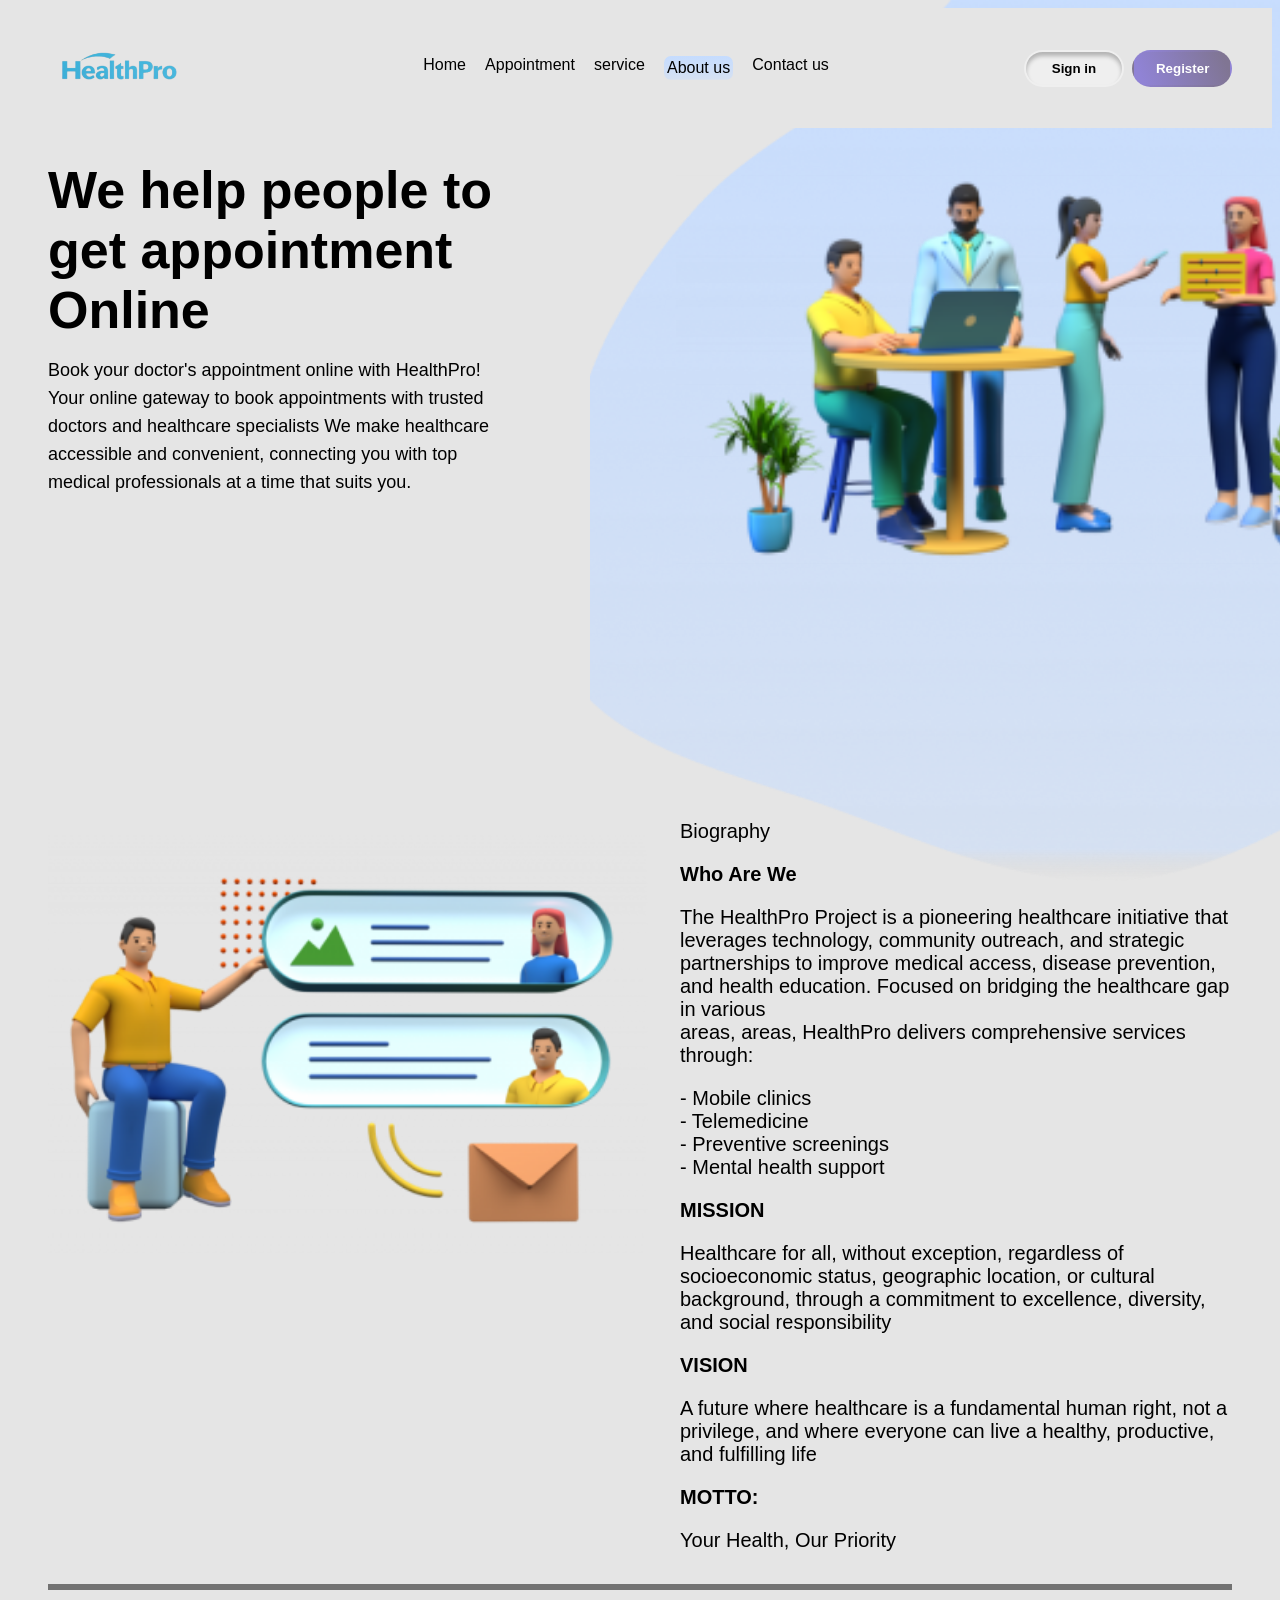
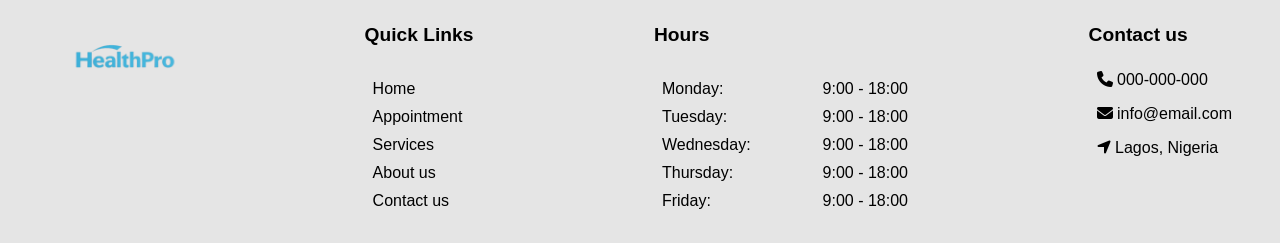
==== commit 89cdcbe6: "Bug-health-page" ====
--- a/aboutus.html
+++ b/aboutus.html
@@ -4,6 +4,11 @@
     <meta charset="UTF-8" />
     <meta name="viewport" content="width=device-width, initial-scale=1.0" />
     <title>healthPro | AboutusPage</title>
+    <link
+      rel="shortcut icon"
+      href="/images/healthPro-logo.png"
+      type="image/x-icon"
+    />
     <link
       rel="stylesheet"
       href="https://cdnjs.cloudflare.com/ajax/libs/font-awesome/6.6.0/css/all.min.css"
@@ -41,7 +46,7 @@
           <li class="list">
             <a href="#service">service</a>
           </li>
-          <li class="list">
+          <li class="home">
             <a href="/aboutus.html">About us</a>
           </li>
           <li class="list">
@@ -100,8 +105,8 @@
                 The HealthPro Project is a pioneering healthcare initiative that
                 leverages technology, community outreach, and strategic
                 partnerships to improve medical access, disease prevention, and
-                health education. Focused on bridging the healthcare gap
-                in various <br />
+                health education. Focused on bridging the healthcare gap in
+                various <br />
                 areas, areas, HealthPro delivers comprehensive services through:
               </p>
               <p>
--- a/css/style.css
+++ b/css/style.css
@@ -57,10 +57,27 @@
   margin: 0 auto;
 }
 /* navigation style start */
+header {
+  position: sticky;
+  background-color: #e5e5e5;
+  top: 0;
+  width: 100%;
+  z-index: 1000;
+}
 nav {
   display: flex;
   justify-content: space-between;
   align-items: center;
+}
+.home {
+  background: linear-gradient(
+    180deg,
+    #c5dcff 0%,
+    rgba(197, 220, 255, 0.5) 96.88%,
+    rgba(196, 196, 196, 0) 100%
+  );
+  padding: 3px;
+  border-radius: 7px;
 }
 .logo {
   width: 140px;
@@ -323,9 +340,9 @@
   text-align: center;
   cursor: pointer;
 }
-.card-image {
-  width: 350px;
-  border-radius: 5rem;
+.card-img {
+  width: 400px;
+  border-radius: 1.5rem;
 }
 /* service end */
 /* doctor style start */
